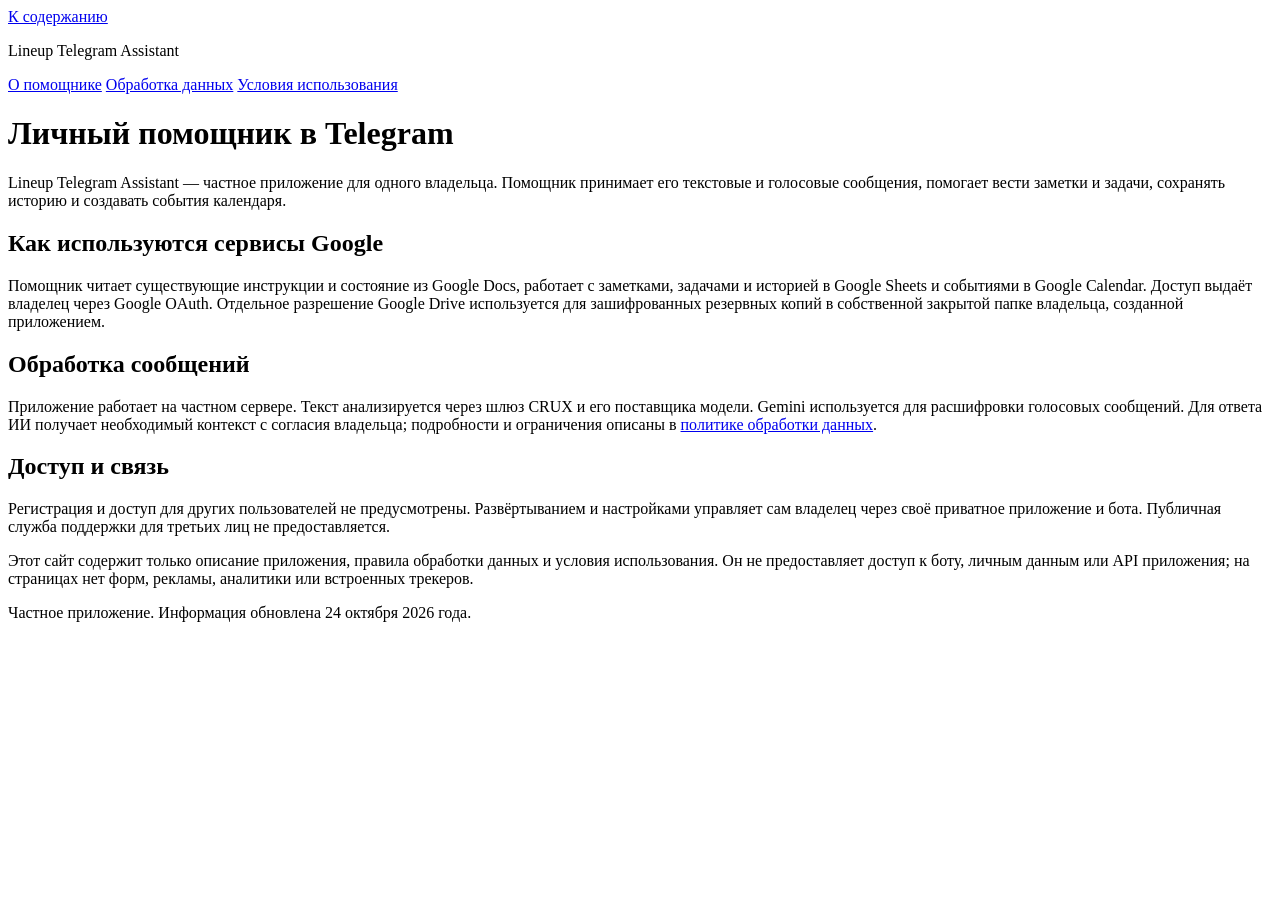
==== index.html @ 12fd1e9e "Add public index.html for personal OAuth application" ====
<!doctype html>
<html lang="ru">
<head>
  <meta charset="utf-8">
  <meta name="viewport" content="width=device-width, initial-scale=1, viewport-fit=cover">
  <meta name="description" content="Описание частного Lineup Telegram Assistant: заметки, задачи, события и резервные копии владельца.">
  <meta name="referrer" content="no-referrer">
  <title>Lineup Telegram Assistant — о помощнике</title>
  <link rel="stylesheet" href="style.css">
</head>
<body>
  <a class="skip-link" href="#content">К содержанию</a>
  <div class="page">
    <header>
      <p class="brand">Lineup Telegram Assistant</p>
      <nav aria-label="Основная навигация">
        <a href="index.html" aria-current="page">О помощнике</a>
        <a href="privacy.html">Обработка данных</a>
        <a href="terms.html">Условия использования</a>
      </nav>
    </header>
    <main id="content" tabindex="-1">
      <h1>Личный помощник в Telegram</h1>
      <p>Lineup Telegram Assistant — частное приложение для одного владельца. Помощник принимает его текстовые и голосовые сообщения, помогает вести заметки и задачи, сохранять историю и создавать события календаря.</p>
      <h2>Как используются сервисы Google</h2>
      <p>Помощник читает существующие инструкции и состояние из Google Docs, работает с заметками, задачами и историей в Google Sheets и событиями в Google Calendar. Доступ выдаёт владелец через Google OAuth. Отдельное разрешение Google Drive используется для зашифрованных резервных копий в собственной закрытой папке владельца, созданной приложением.</p>
      <h2>Обработка сообщений</h2>
      <p>Приложение работает на частном сервере. Текст анализируется через шлюз CRUX и его поставщика модели. Gemini используется для расшифровки голосовых сообщений. Для ответа ИИ получает необходимый контекст с согласия владельца; подробности и ограничения описаны в <a href="privacy.html">политике обработки данных</a>.</p>
      <h2>Доступ и связь</h2>
      <p>Регистрация и доступ для других пользователей не предусмотрены. Развёртыванием и настройками управляет сам владелец через своё приватное приложение и бота. Публичная служба поддержки для третьих лиц не предоставляется.</p>
      <p>Этот сайт содержит только описание приложения, правила обработки данных и условия использования. Он не предоставляет доступ к боту, личным данным или API приложения; на страницах нет форм, рекламы, аналитики или встроенных трекеров.</p>
    </main>
    <footer>Частное приложение. Информация обновлена <time datetime="2026-10-24">24 октября 2026 года</time>.</footer>
  </div>
</body>
</html>
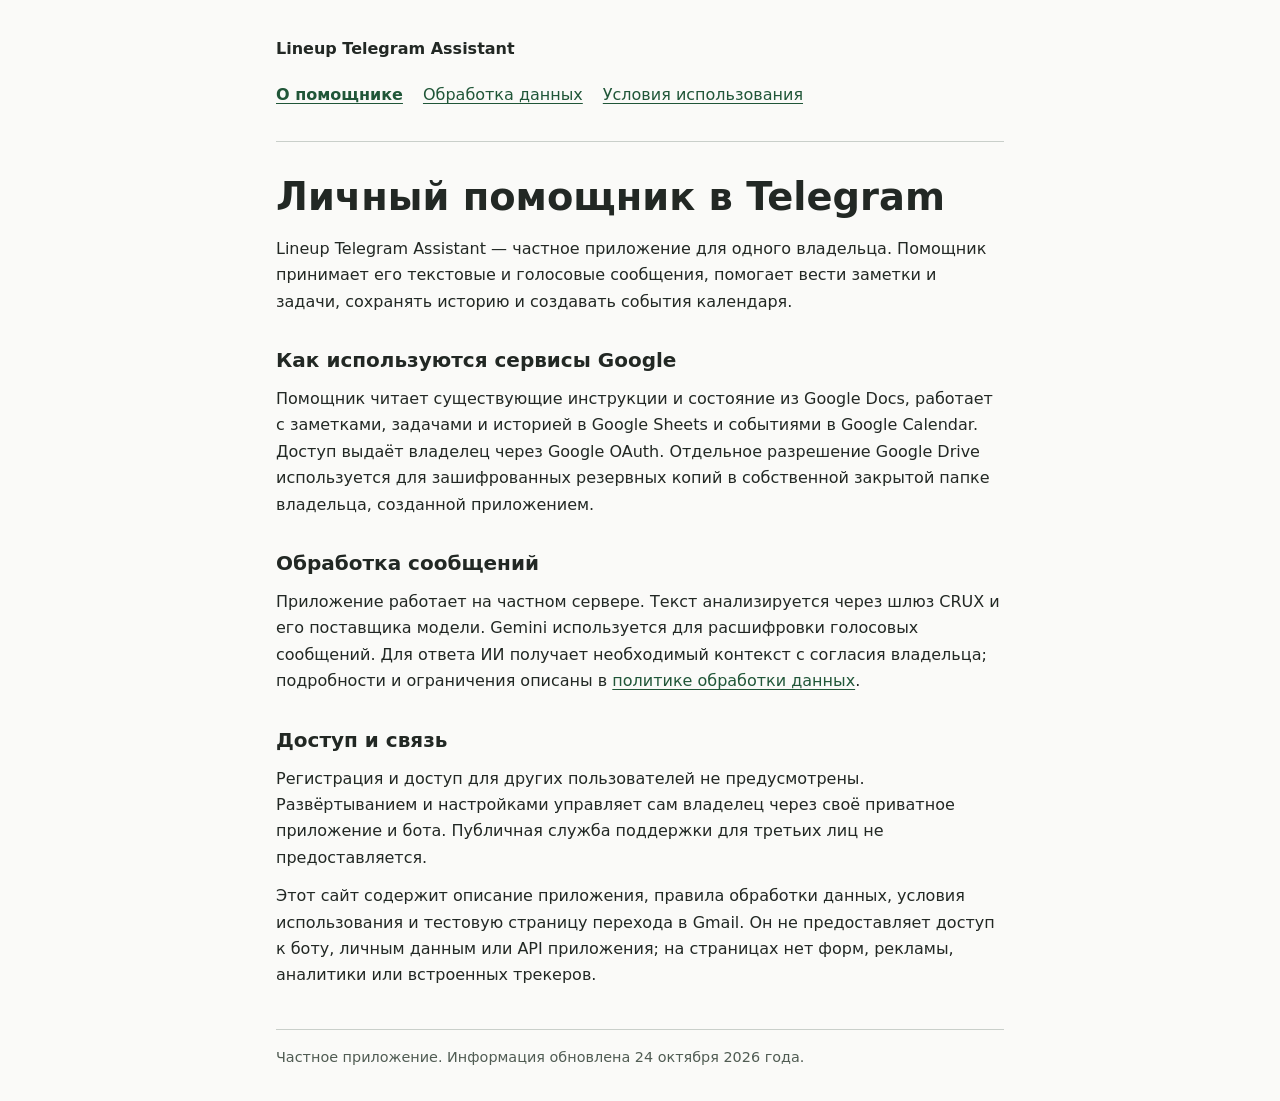
==== commit a76d98eb: "Describe temporary Gmail app link test" ====
--- a/index.html
+++ b/index.html
@@ -28,7 +28,7 @@
       <p>Приложение работает на частном сервере. Текст анализируется через шлюз CRUX и его поставщика модели. Gemini используется для расшифровки голосовых сообщений. Для ответа ИИ получает необходимый контекст с согласия владельца; подробности и ограничения описаны в <a href="privacy.html">политике обработки данных</a>.</p>
       <h2>Доступ и связь</h2>
       <p>Регистрация и доступ для других пользователей не предусмотрены. Развёртыванием и настройками управляет сам владелец через своё приватное приложение и бота. Публичная служба поддержки для третьих лиц не предоставляется.</p>
-      <p>Этот сайт содержит только описание приложения, правила обработки данных и условия использования. Он не предоставляет доступ к боту, личным данным или API приложения; на страницах нет форм, рекламы, аналитики или встроенных трекеров.</p>
+      <p>Этот сайт содержит описание приложения, правила обработки данных, условия использования и тестовую страницу перехода в Gmail. Он не предоставляет доступ к боту, личным данным или API приложения; на страницах нет форм, рекламы, аналитики или встроенных трекеров.</p>
     </main>
     <footer>Частное приложение. Информация обновлена <time datetime="2026-10-24">24 октября 2026 года</time>.</footer>
   </div>
--- a/style.css
+++ b/style.css
@@ -0,0 +1,39 @@
+:root {
+  color-scheme: light dark;
+  font-family: system-ui, -apple-system, BlinkMacSystemFont, "Segoe UI", sans-serif;
+  line-height: 1.65;
+  background: #fafaf8;
+  color: #222824;
+}
+* { box-sizing: border-box; }
+body { margin: 0; }
+.page {
+  max-width: 48rem;
+  margin-inline: auto;
+  padding: max(1.25rem, env(safe-area-inset-top)) max(1.25rem, env(safe-area-inset-right)) max(2rem, env(safe-area-inset-bottom)) max(1.25rem, env(safe-area-inset-left));
+}
+header { padding-block: 1rem 1.5rem; border-bottom: 1px solid #c9cfca; }
+.brand { margin: 0 0 0.75rem; font-weight: 650; }
+nav { display: flex; flex-wrap: wrap; gap: 0.5rem 1.25rem; }
+nav a { display: inline-block; padding-block: 0.5rem; }
+a { color: #205638; text-underline-offset: 0.2em; }
+a:focus-visible { outline: 3px solid currentColor; outline-offset: 4px; border-radius: 2px; }
+[aria-current="page"] { font-weight: 700; }
+h1 { font-size: clamp(1.75rem, 5vw, 2.4rem); line-height: 1.2; margin-block: 2rem 1rem; }
+h2 { font-size: 1.25rem; line-height: 1.35; margin-block: 2rem 0.75rem; }
+p, ul { margin-block: 0.75rem; }
+ul { padding-left: 1.3rem; }
+li + li { margin-top: 0.5rem; }
+code { font-size: 0.9em; overflow-wrap: anywhere; }
+.meta, footer { font-size: 0.9rem; color: #505c53; }
+footer { margin-top: 2.5rem; padding-top: 1rem; border-top: 1px solid #c9cfca; }
+.skip-link { position: absolute; left: 1rem; top: -10rem; padding: 0.75rem; background: #fafaf8; }
+.skip-link:focus { top: 1rem; }
+@media (prefers-color-scheme: dark) {
+  :root { background: #181c19; color: #e5eae6; }
+  a { color: #a3d9b4; }
+  .meta, footer { color: #b6c1b9; }
+  header, footer { border-color: #4a554d; }
+  .skip-link { background: #181c19; }
+}
+
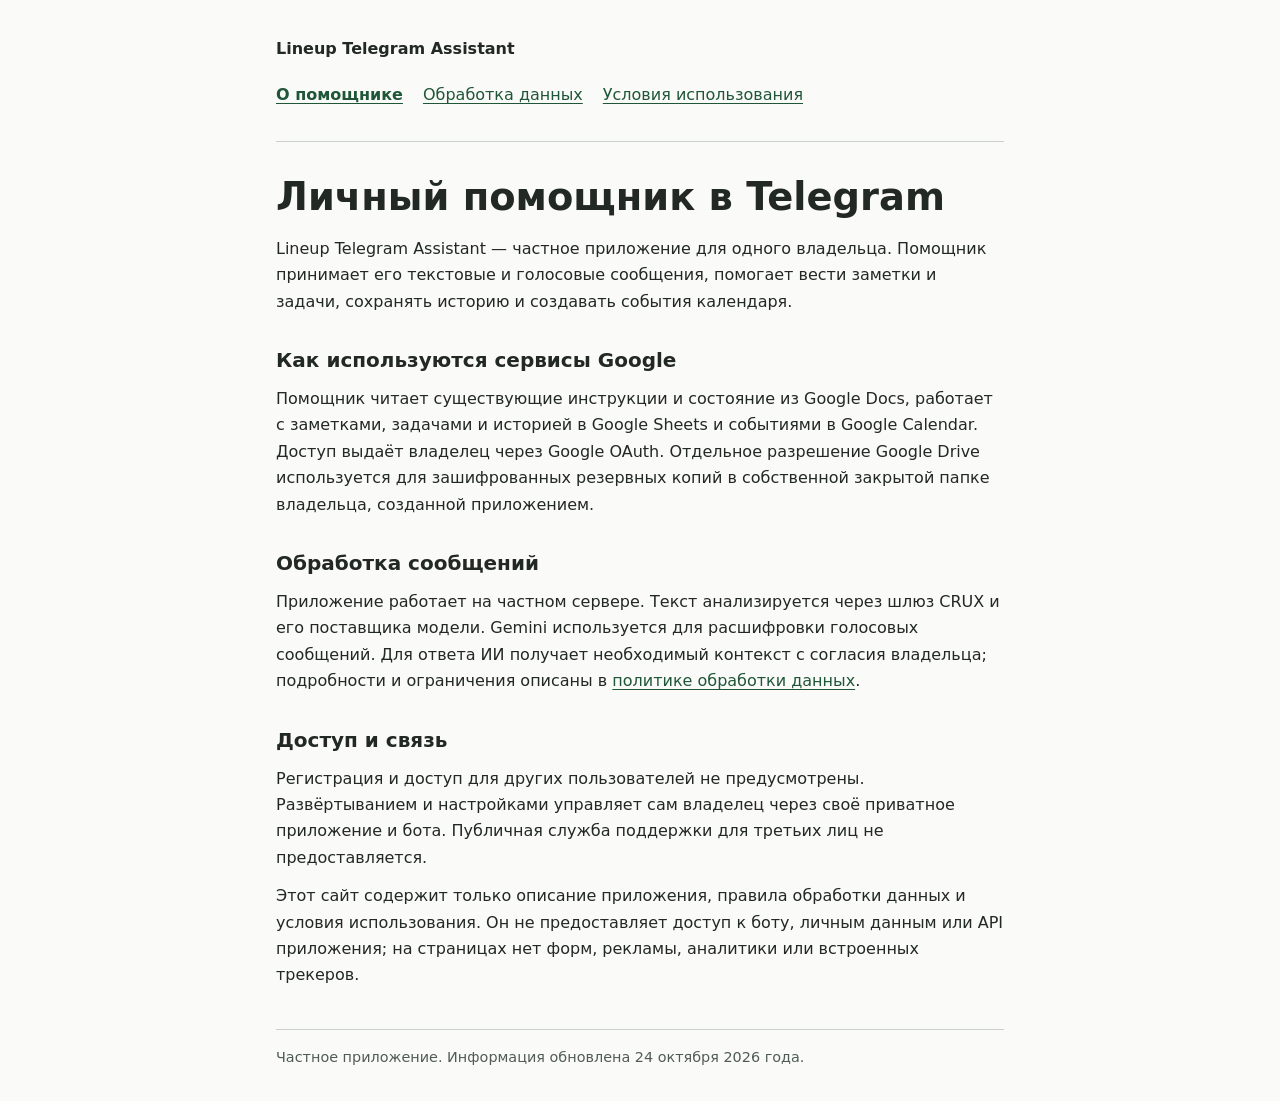
==== commit 754e9382: "Restore informational site description" ====
--- a/index.html
+++ b/index.html
@@ -28,7 +28,7 @@
       <p>Приложение работает на частном сервере. Текст анализируется через шлюз CRUX и его поставщика модели. Gemini используется для расшифровки голосовых сообщений. Для ответа ИИ получает необходимый контекст с согласия владельца; подробности и ограничения описаны в <a href="privacy.html">политике обработки данных</a>.</p>
       <h2>Доступ и связь</h2>
       <p>Регистрация и доступ для других пользователей не предусмотрены. Развёртыванием и настройками управляет сам владелец через своё приватное приложение и бота. Публичная служба поддержки для третьих лиц не предоставляется.</p>
-      <p>Этот сайт содержит описание приложения, правила обработки данных, условия использования и тестовую страницу перехода в Gmail. Он не предоставляет доступ к боту, личным данным или API приложения; на страницах нет форм, рекламы, аналитики или встроенных трекеров.</p>
+      <p>Этот сайт содержит только описание приложения, правила обработки данных и условия использования. Он не предоставляет доступ к боту, личным данным или API приложения; на страницах нет форм, рекламы, аналитики или встроенных трекеров.</p>
     </main>
     <footer>Частное приложение. Информация обновлена <time datetime="2026-10-24">24 октября 2026 года</time>.</footer>
   </div>
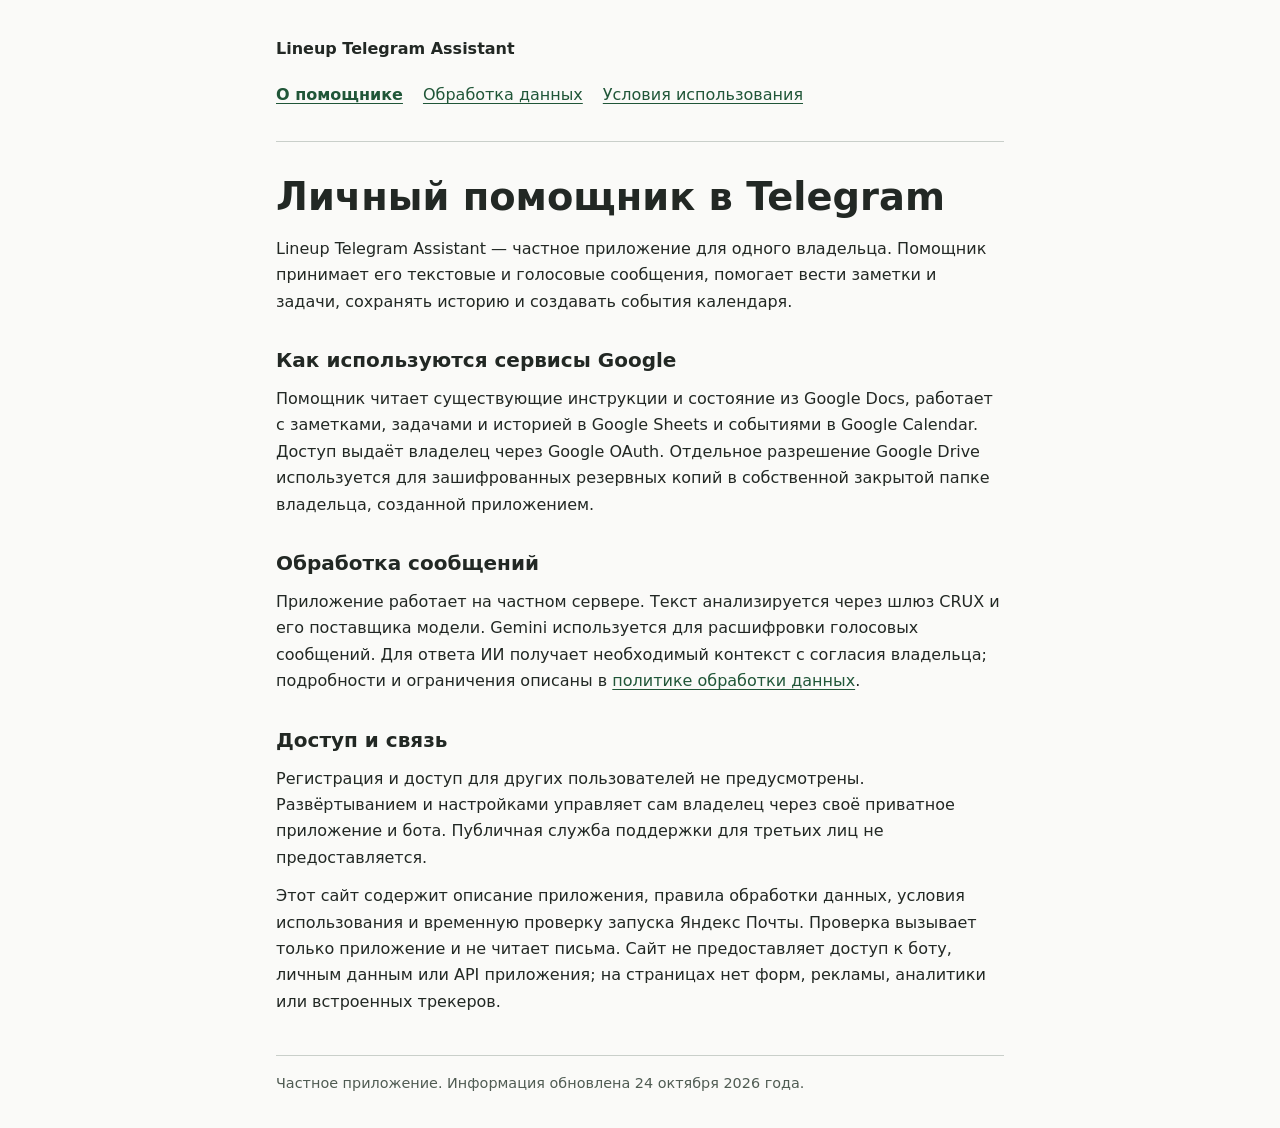
==== commit 75d064ef: "Describe temporary mail app launch diagnostic" ====
--- a/index.html
+++ b/index.html
@@ -28,7 +28,7 @@
       <p>Приложение работает на частном сервере. Текст анализируется через шлюз CRUX и его поставщика модели. Gemini используется для расшифровки голосовых сообщений. Для ответа ИИ получает необходимый контекст с согласия владельца; подробности и ограничения описаны в <a href="privacy.html">политике обработки данных</a>.</p>
       <h2>Доступ и связь</h2>
       <p>Регистрация и доступ для других пользователей не предусмотрены. Развёртыванием и настройками управляет сам владелец через своё приватное приложение и бота. Публичная служба поддержки для третьих лиц не предоставляется.</p>
-      <p>Этот сайт содержит только описание приложения, правила обработки данных и условия использования. Он не предоставляет доступ к боту, личным данным или API приложения; на страницах нет форм, рекламы, аналитики или встроенных трекеров.</p>
+      <p>Этот сайт содержит описание приложения, правила обработки данных, условия использования и временную проверку запуска Яндекс Почты. Проверка вызывает только приложение и не читает письма. Сайт не предоставляет доступ к боту, личным данным или API приложения; на страницах нет форм, рекламы, аналитики или встроенных трекеров.</p>
     </main>
     <footer>Частное приложение. Информация обновлена <time datetime="2026-10-24">24 октября 2026 года</time>.</footer>
   </div>
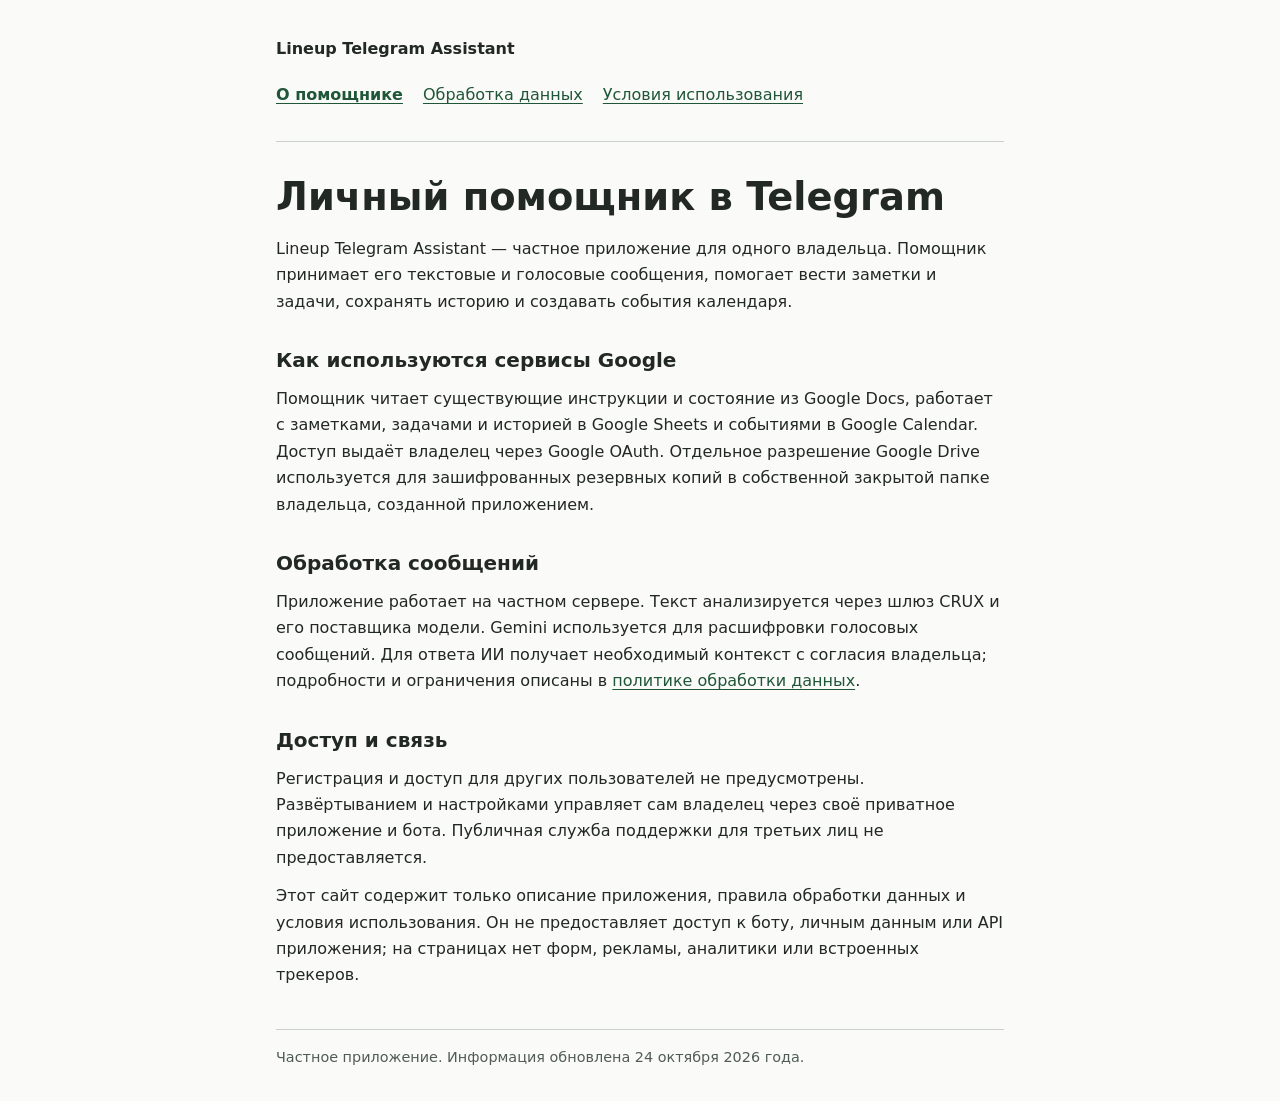
==== commit 4e1e0ad1: "Restore informational site description after launch test" ====
--- a/index.html
+++ b/index.html
@@ -28,7 +28,7 @@
       <p>Приложение работает на частном сервере. Текст анализируется через шлюз CRUX и его поставщика модели. Gemini используется для расшифровки голосовых сообщений. Для ответа ИИ получает необходимый контекст с согласия владельца; подробности и ограничения описаны в <a href="privacy.html">политике обработки данных</a>.</p>
       <h2>Доступ и связь</h2>
       <p>Регистрация и доступ для других пользователей не предусмотрены. Развёртыванием и настройками управляет сам владелец через своё приватное приложение и бота. Публичная служба поддержки для третьих лиц не предоставляется.</p>
-      <p>Этот сайт содержит описание приложения, правила обработки данных, условия использования и временную проверку запуска Яндекс Почты. Проверка вызывает только приложение и не читает письма. Сайт не предоставляет доступ к боту, личным данным или API приложения; на страницах нет форм, рекламы, аналитики или встроенных трекеров.</p>
+      <p>Этот сайт содержит только описание приложения, правила обработки данных и условия использования. Он не предоставляет доступ к боту, личным данным или API приложения; на страницах нет форм, рекламы, аналитики или встроенных трекеров.</p>
     </main>
     <footer>Частное приложение. Информация обновлена <time datetime="2026-10-24">24 октября 2026 года</time>.</footer>
   </div>
